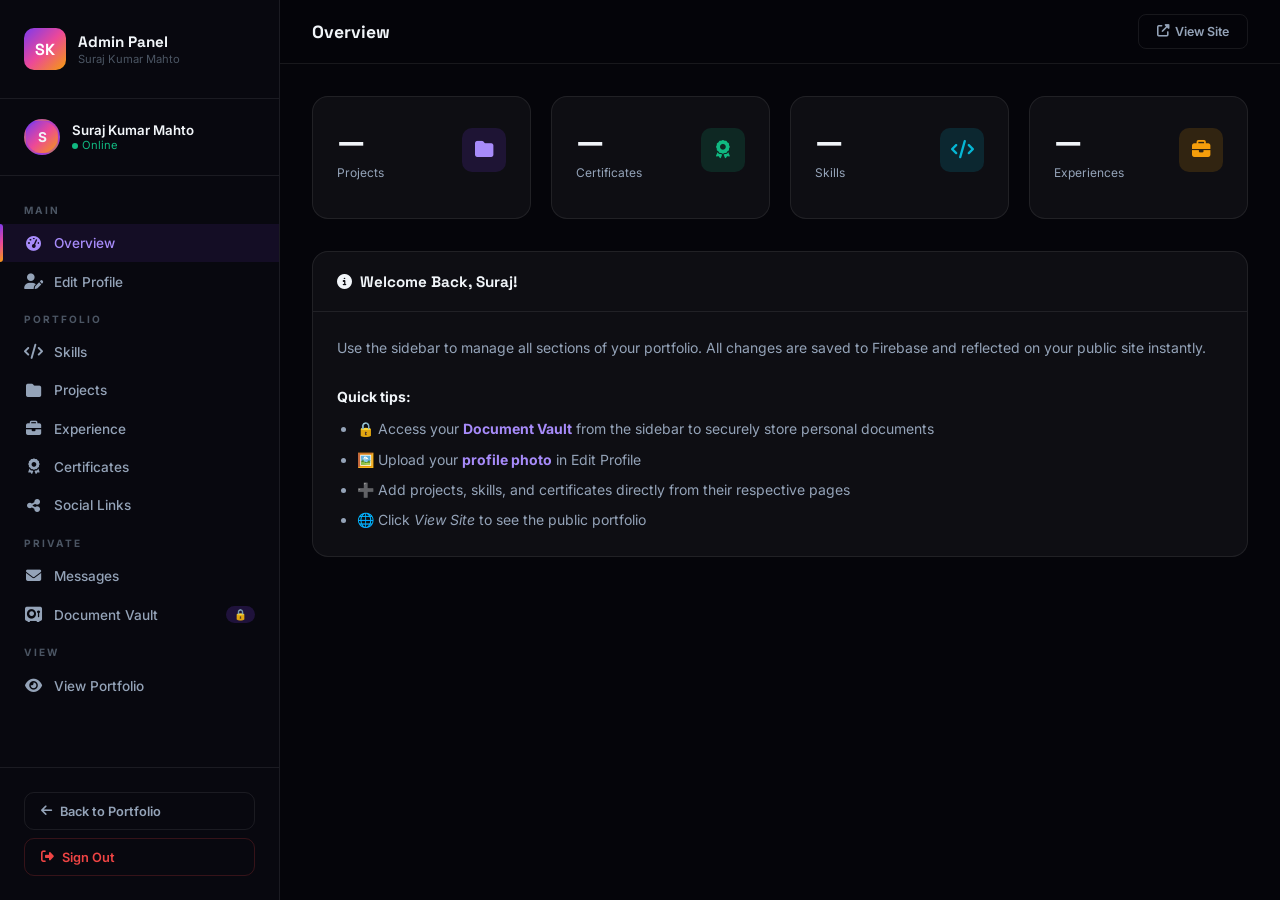
==== public/dashboard.html @ 26ef39cd "Initial portfolio website deployment" ====
<!DOCTYPE html>
<html lang="en">
<head>
  <meta charset="UTF-8"/><meta name="viewport" content="width=device-width,initial-scale=1.0"/>
  <title>Admin Dashboard — Suraj Kumar Mahto</title>
  <meta name="robots" content="noindex,nofollow"/>
  <link rel="icon" href="data:image/svg+xml,<svg xmlns='http://www.w3.org/2000/svg' viewBox='0 0 100 100'><text y='.9em' font-size='90'>⚡</text></svg>"/>
  <link rel="preconnect" href="https://fonts.googleapis.com"/>
  <link href="https://fonts.googleapis.com/css2?family=Inter:wght@400;500;600;700;800&family=Space+Grotesk:wght@600;700;800&display=swap" rel="stylesheet"/>
  <link rel="stylesheet" href="https://cdnjs.cloudflare.com/ajax/libs/font-awesome/6.5.1/css/all.min.css"/>
  <link rel="stylesheet" href="css/dashboard.css"/>
</head>
<body>

<!-- ── Toast ─────────────────────────────────────────────── -->
<div class="toast" id="toast"></div>

<!-- ════════════════════════════════════════════════════════ -->
<!--  SIDEBAR & OVERLAY                                       -->
<!-- ════════════════════════════════════════════════════════ -->
<div class="sb-overlay" id="sbOverlay" onclick="document.getElementById('sidebar').classList.remove('open'); this.classList.remove('open');"></div>
<aside class="sidebar" id="sidebar">
  <div class="sb-logo">
    <div class="sb-logo-mark">SK</div>
    <div>
      <div class="sb-logo-txt">Admin Panel</div>
      <div class="sb-logo-sub">Suraj Kumar Mahto</div>
    </div>
  </div>

  <div class="sb-user">
    <div class="sb-avatar">S</div>
    <div>
      <div class="sb-user-name">Suraj Kumar Mahto</div>
      <div class="sb-user-role"><span class="sb-online"></span>Online</div>
    </div>
  </div>

  <nav class="sb-nav">
    <div class="sb-section">Main</div>
    <a class="sb-link active" data-page="overview"     onclick="nav('overview')"><i class="fas fa-gauge-high"></i> Overview</a>
    <a class="sb-link"        data-page="profile"      onclick="nav('profile')"><i class="fas fa-user-pen"></i> Edit Profile</a>

    <div class="sb-section">Portfolio</div>
    <a class="sb-link" data-page="skills"       onclick="nav('skills')"><i class="fas fa-code"></i> Skills</a>
    <a class="sb-link" data-page="projects"     onclick="nav('projects')"><i class="fas fa-folder"></i> Projects</a>
    <a class="sb-link" data-page="experience"   onclick="nav('experience')"><i class="fas fa-briefcase"></i> Experience</a>
    <a class="sb-link" data-page="certificates" onclick="nav('certificates')"><i class="fas fa-award"></i> Certificates</a>
    <a class="sb-link" data-page="socials"      onclick="nav('socials')"><i class="fas fa-share-nodes"></i> Social Links</a>

    <div class="sb-section">Private</div>
    <a class="sb-link" data-page="messages" onclick="nav('messages')"><i class="fas fa-envelope"></i> Messages</a>
    <a class="sb-link" href="vault.html"><i class="fas fa-vault"></i> Document Vault <span class="sb-badge">🔒</span></a>

    <div class="sb-section">View</div>
    <a class="sb-link" href="index.html" target="_blank"><i class="fas fa-eye"></i> View Portfolio</a>
  </nav>

  <div class="sb-footer">
    <button class="sb-btn" onclick="window.location.href='index.html'">
      <i class="fas fa-arrow-left"></i> Back to Portfolio
    </button>
    <button class="sb-btn sb-btn-logout" id="logoutBtn">
      <i class="fas fa-right-from-bracket"></i> Sign Out
    </button>
  </div>
</aside>

<!-- ════════════════════════════════════════════════════════ -->
<!--  MAIN                                                    -->
<!-- ════════════════════════════════════════════════════════ -->
<div class="main">
  <div class="topbar">
    <div style="display:flex;align-items:center;gap:.75rem">
      <button class="topbar-btn d-mobile-only" onclick="document.getElementById('sidebar').classList.toggle('open'); document.getElementById('sbOverlay').classList.toggle('open');">
        <i class="fas fa-bars"></i>
      </button>
      <div class="topbar-title" id="topbarTitle">Overview</div>
    </div>
    <div class="topbar-actions">
      <button class="topbar-btn" onclick="window.open('index.html','_blank')">
        <i class="fas fa-external-link-alt"></i> View Site
      </button>
      <button class="topbar-btn topbar-btn-primary" id="topbarSave" style="display:none" onclick="saveCurrentPage()">
        <i class="fas fa-floppy-disk"></i> Save Changes
      </button>
    </div>
  </div>

  <!-- ══════════════════════════════════════════════════════ -->
  <!--  OVERVIEW PAGE                                         -->
  <!-- ══════════════════════════════════════════════════════ -->
  <div class="page active" id="page-overview">
    <div class="stats-row">
      <div class="stat-box">
        <div class="stat-box-top">
          <div>
            <div class="stat-box-num" id="statsProjects">—</div>
            <div class="stat-box-lbl">Projects</div>
          </div>
          <div class="stat-box-icon" style="background:rgba(124,58,237,.15);color:#A78BFA"><i class="fas fa-folder"></i></div>
        </div>
      </div>
      <div class="stat-box">
        <div class="stat-box-top">
          <div>
            <div class="stat-box-num" id="statsCerts">—</div>
            <div class="stat-box-lbl">Certificates</div>
          </div>
          <div class="stat-box-icon" style="background:rgba(16,185,129,.15);color:#10B981"><i class="fas fa-award"></i></div>
        </div>
      </div>
      <div class="stat-box">
        <div class="stat-box-top">
          <div>
            <div class="stat-box-num" id="statsSkills">—</div>
            <div class="stat-box-lbl">Skills</div>
          </div>
          <div class="stat-box-icon" style="background:rgba(6,182,212,.15);color:#06B6D4"><i class="fas fa-code"></i></div>
        </div>
      </div>
      <div class="stat-box">
        <div class="stat-box-top">
          <div>
            <div class="stat-box-num" id="statsExp">—</div>
            <div class="stat-box-lbl">Experiences</div>
          </div>
          <div class="stat-box-icon" style="background:rgba(245,158,11,.15);color:#F59E0B"><i class="fas fa-briefcase"></i></div>
        </div>
      </div>
    </div>

    <div class="sec-card">
      <div class="sec-card-head">
        <div class="sec-card-title"><i class="fas fa-circle-info"></i> Welcome Back, Suraj!</div>
      </div>
      <div class="sec-card-body" style="color:var(--text-2);font-size:.875rem;line-height:1.75">
        <p>Use the sidebar to manage all sections of your portfolio. All changes are saved to Firebase and reflected on your public site instantly.</p>
        <br/>
        <p><strong style="color:var(--text)">Quick tips:</strong></p>
        <ul style="margin-top:.5rem;padding-left:1.25rem;display:flex;flex-direction:column;gap:.35rem">
          <li>🔒 Access your <strong style="color:var(--primary-light)">Document Vault</strong> from the sidebar to securely store personal documents</li>
          <li>🖼️ Upload your <strong style="color:var(--primary-light)">profile photo</strong> in Edit Profile</li>
          <li>➕ Add projects, skills, and certificates directly from their respective pages</li>
          <li>🌐 Click <em>View Site</em> to see the public portfolio</li>
        </ul>
      </div>
    </div>
  </div>

  <!-- ══════════════════════════════════════════════════════ -->
  <!--  PROFILE PAGE                                          -->
  <!-- ══════════════════════════════════════════════════════ -->
  <div class="page" id="page-profile">
    <div class="sec-card">
      <div class="sec-card-head">
        <div class="sec-card-title"><i class="fas fa-user-pen"></i> Edit Profile</div>
        <button class="btn btn-primary" onclick="saveProfile()"><i class="fas fa-floppy-disk"></i> Save</button>
      </div>
      <div class="sec-card-body">
        <!-- Photo -->
        <div class="profile-photo-wrap" style="margin-bottom:1.5rem">
          <img src="assets/profile.jpg" id="profilePhotoPreview" class="profile-photo-preview"
               onerror="this.src='https://ui-avatars.com/api/?name=SK&size=200&background=7C3AED&color=fff&bold=true'"/>
          <div>
            <p style="font-size:.8rem;color:var(--text-2);margin-bottom:.6rem">Profile Photo</p>
            <label class="btn btn-ghost btn-sm" style="cursor:pointer">
              <i class="fas fa-upload"></i> Upload Photo
              <input type="file" id="profilePhotoInput" accept="image/*" style="display:none" onchange="previewProfilePhoto(this)"/>
            </label>
            <p style="font-size:.68rem;color:var(--text-3);margin-top:.4rem">JPG, PNG, WEBP · max 5MB</p>
          </div>
        </div>

        <div class="form-grid">
          <div class="fg">
            <label>Full Name</label>
            <input type="text" id="pName" placeholder="Suraj Kumar Mahto"/>
          </div>
          <div class="fg">
            <label>Professional Title</label>
            <input type="text" id="pTitle" placeholder="B.Tech CSE (AI &amp; ML) | Full Stack Developer"/>
          </div>
          <div class="fg full">
            <label>Tagline / Headline</label>
            <input type="text" id="pTagline" placeholder="Building modern web applications and exploring AI &amp; ML"/>
          </div>
          <div class="fg full">
            <label>About Me / Bio</label>
            <textarea id="pBio" rows="5" placeholder="Write a short bio about yourself…"></textarea>
          </div>
          <div class="fg">
            <label>Location</label>
            <input type="text" id="pLocation" placeholder="Jharkhand, India"/>
          </div>
          <div class="fg">
            <label>Email</label>
            <input type="email" id="pEmail" placeholder="surajkumarmahto7033@gmail.com"/>
          </div>
          <div class="fg">
            <label>Resume / CV Link (Google Drive / direct URL)</label>
            <input type="url" id="pResume" placeholder="https://drive.google.com/…"/>
          </div>
          <div class="fg">
            <label>Available for</label>
            <input type="text" id="pAvailable" placeholder="Internships, Freelance, Open Source"/>
          </div>
        </div>
      </div>
    </div>
  </div>

  <!-- ══════════════════════════════════════════════════════ -->
  <!--  SKILLS PAGE                                           -->
  <!-- ══════════════════════════════════════════════════════ -->
  <div class="page" id="page-skills">
    <div class="sec-card">
      <div class="sec-card-head">
        <div class="sec-card-title"><i class="fas fa-code"></i> Skills &amp; Technologies</div>
        <button class="btn btn-primary" onclick="openModal('skill')"><i class="fas fa-plus"></i> Add Skill</button>
      </div>
      <div class="sec-card-body">
        <div class="skills-list" id="skillsList"></div>
      </div>
    </div>
  </div>

  <!-- ══════════════════════════════════════════════════════ -->
  <!--  PROJECTS PAGE                                         -->
  <!-- ══════════════════════════════════════════════════════ -->
  <div class="page" id="page-projects">
    <div class="sec-card">
      <div class="sec-card-head">
        <div class="sec-card-title"><i class="fas fa-folder"></i> Projects</div>
        <button class="btn btn-primary" onclick="openModal('project')"><i class="fas fa-plus"></i> Add Project</button>
      </div>
      <div class="sec-card-body">
        <div class="proj-list" id="projList"></div>
      </div>
    </div>
  </div>

  <!-- ══════════════════════════════════════════════════════ -->
  <!--  EXPERIENCE PAGE                                       -->
  <!-- ══════════════════════════════════════════════════════ -->
  <div class="page" id="page-experience">
    <div class="sec-card">
      <div class="sec-card-head">
        <div class="sec-card-title"><i class="fas fa-briefcase"></i> Work Experience</div>
        <button class="btn btn-primary" onclick="openModal('exp')"><i class="fas fa-plus"></i> Add Experience</button>
      </div>
      <div class="sec-card-body">
        <div class="exp-list" id="expList"></div>
      </div>
    </div>
  </div>

  <!-- ══════════════════════════════════════════════════════ -->
  <!--  CERTIFICATES PAGE                                     -->
  <!-- ══════════════════════════════════════════════════════ -->
  <div class="page" id="page-certificates">
    <div class="sec-card">
      <div class="sec-card-head">
        <div class="sec-card-title"><i class="fas fa-award"></i> Certificates</div>
        <button class="btn btn-primary" onclick="openModal('cert')"><i class="fas fa-plus"></i> Add Certificate</button>
      </div>
      <div class="sec-card-body">
        <div class="cert-list" id="certList"></div>
      </div>
    </div>
  </div>

  <!-- ══════════════════════════════════════════════════════ -->
  <!--  SOCIAL LINKS PAGE                                     -->
  <!-- ══════════════════════════════════════════════════════ -->
  <div class="page" id="page-socials">
    <div class="sec-card">
      <div class="sec-card-head">
        <div class="sec-card-title"><i class="fas fa-share-nodes"></i> Social Links</div>
        <button class="btn btn-primary" onclick="saveSocials()"><i class="fas fa-floppy-disk"></i> Save</button>
      </div>
      <div class="sec-card-body">
        <div class="form-grid">
          <div class="fg"><label><i class="fab fa-github"></i> GitHub URL</label><input type="url" id="sGithub" placeholder="https://github.com/…"/></div>
          <div class="fg"><label><i class="fab fa-linkedin"></i> LinkedIn URL</label><input type="url" id="sLinkedin" placeholder="https://www.linkedin.com/in/…"/></div>
          <div class="fg"><label><i class="fab fa-x-twitter"></i> X (Twitter) URL</label><input type="url" id="sTwitter" placeholder="https://x.com/…"/></div>
          <div class="fg"><label><i class="fab fa-instagram"></i> Instagram URL</label><input type="url" id="sInstagram" placeholder="https://www.instagram.com/…"/></div>
          <div class="fg"><label><i class="fab fa-reddit"></i> Reddit URL</label><input type="url" id="sReddit" placeholder="https://www.reddit.com/u/…"/></div>
          <div class="fg"><label><i class="fab fa-discord"></i> Discord Profile URL</label><input type="url" id="sDiscord" placeholder="https://discord.com/users/…"/></div>
          <div class="fg"><label><i class="fas fa-envelope"></i> Email</label><input type="email" id="sEmail" placeholder="you@email.com"/></div>
        </div>
      </div>
    </div>
  </div>

  <!-- ══════════════════════════════════════════════════════ -->
  <!--  MESSAGES PAGE                                         -->
  <!-- ══════════════════════════════════════════════════════ -->
  <div class="page" id="page-messages">
    <div class="sec-card">
      <div class="sec-card-head">
        <div class="sec-card-title"><i class="fas fa-envelope"></i> Contact Messages</div>
      </div>
      <div class="sec-card-body" style="padding: 0;">
        <div class="messages-list" id="messagesList" style="display: flex; flex-direction: column; gap: 1px; background: var(--border);">
          <!-- Messages will load here -->
        </div>
      </div>
    </div>
  </div>
</div><!-- /main -->

<!-- ════════════════════════════════════════════════════════ -->
<!--  MODAL — Skill                                           -->
<!-- ════════════════════════════════════════════════════════ -->
<div class="d-modal" id="modal-skill">
  <div class="d-modal-bg" onclick="closeModal('skill')"></div>
  <div class="d-modal-box">
    <div class="d-modal-head">
      <div class="d-modal-title" id="skillModalTitle">Add Skill</div>
      <button class="d-modal-close" onclick="closeModal('skill')"><i class="fas fa-times"></i></button>
    </div>
    <div class="d-modal-body">
      <input type="hidden" id="skillId"/>
      <div class="fg"><label>Skill Name</label><input type="text" id="skillName" placeholder="e.g. Python"/></div>
      <div class="fg"><label>Font Awesome Icon Class</label><input type="text" id="skillIcon" placeholder="fab fa-python"/></div>
      <div class="form-grid">
        <div class="fg">
          <label>Color</label>
          <div style="display:flex;align-items:center;gap:.75rem">
            <input type="color" id="skillColor" value="#7C3AED"/>
            <input type="text" id="skillColorHex" placeholder="#7C3AED" style="flex:1"/>
          </div>
        </div>
        <div class="fg">
          <label>Proficiency Level: <strong id="skillLevelVal">50</strong>%</label>
          <input type="range" id="skillLevel" min="5" max="100" value="50" oninput="document.getElementById('skillLevelVal').textContent=this.value"/>
        </div>
      </div>
    </div>
    <div class="d-modal-foot">
      <button class="btn btn-ghost" onclick="closeModal('skill')">Cancel</button>
      <button class="btn btn-primary" onclick="saveSkill()"><i class="fas fa-floppy-disk"></i> Save Skill</button>
    </div>
  </div>
</div>

<!-- ════════════════════════════════════════════════════════ -->
<!--  MODAL — Project                                         -->
<!-- ════════════════════════════════════════════════════════ -->
<div class="d-modal" id="modal-project">
  <div class="d-modal-bg" onclick="closeModal('project')"></div>
  <div class="d-modal-box">
    <div class="d-modal-head">
      <div class="d-modal-title" id="projModalTitle">Add Project</div>
      <button class="d-modal-close" onclick="closeModal('project')"><i class="fas fa-times"></i></button>
    </div>
    <div class="d-modal-body">
      <input type="hidden" id="projId"/>
      <div class="fg"><label>Project Title</label><input type="text" id="projTitle" placeholder="Personal Blog Site"/></div>
      <div class="fg"><label>Short Description</label><textarea id="projDesc" rows="3" placeholder="What does this project do?"></textarea></div>
      <div class="form-grid">
        <div class="fg"><label>Emoji / Icon</label><input type="text" id="projIcon" placeholder="📝"/></div>
        <div class="fg">
          <label>Accent Color</label>
          <input type="color" id="projColor" value="#7C3AED"/>
        </div>
        <div class="fg"><label>GitHub URL</label><input type="url" id="projGithub" placeholder="https://github.com/…"/></div>
        <div class="fg"><label>Live Demo URL (optional)</label><input type="url" id="projLive" placeholder="https://…"/></div>
      </div>
      <div class="fg">
        <label>Tech Stack (comma-separated)</label>
        <input type="text" id="projTech" placeholder="Python, Flask, SQLite, HTML, CSS"/>
      </div>
    </div>
    <div class="d-modal-foot">
      <button class="btn btn-ghost" onclick="closeModal('project')">Cancel</button>
      <button class="btn btn-primary" onclick="saveProject()"><i class="fas fa-floppy-disk"></i> Save Project</button>
    </div>
  </div>
</div>

<!-- ════════════════════════════════════════════════════════ -->
<!--  MODAL — Experience                                      -->
<!-- ════════════════════════════════════════════════════════ -->
<div class="d-modal" id="modal-exp">
  <div class="d-modal-bg" onclick="closeModal('exp')"></div>
  <div class="d-modal-box">
    <div class="d-modal-head">
      <div class="d-modal-title" id="expModalTitle">Add Experience</div>
      <button class="d-modal-close" onclick="closeModal('exp')"><i class="fas fa-times"></i></button>
    </div>
    <div class="d-modal-body">
      <input type="hidden" id="expId"/>
      <div class="form-grid">
        <div class="fg"><label>Company / Organisation</label><input type="text" id="expCompany" placeholder="Pinnacle Labs"/></div>
        <div class="fg"><label>Your Role</label><input type="text" id="expRole" placeholder="Python Development Intern"/></div>
        <div class="fg"><label>Duration</label><input type="text" id="expDuration" placeholder="April 2026 – May 2026"/></div>
        <div class="fg"><label>Website</label><input type="url" id="expWebsite" placeholder="https://…"/></div>
        <div class="fg">
          <label>Accent Color</label>
          <input type="color" id="expColor" value="#10B981"/>
        </div>
      </div>
      <div class="fg"><label>Description</label><textarea id="expDesc" rows="4" placeholder="Describe your responsibilities and achievements…"></textarea></div>
    </div>
    <div class="d-modal-foot">
      <button class="btn btn-ghost" onclick="closeModal('exp')">Cancel</button>
      <button class="btn btn-primary" onclick="saveExp()"><i class="fas fa-floppy-disk"></i> Save</button>
    </div>
  </div>
</div>

<!-- ════════════════════════════════════════════════════════ -->
<!--  MODAL — Certificate                                     -->
<!-- ════════════════════════════════════════════════════════ -->
<div class="d-modal" id="modal-cert">
  <div class="d-modal-bg" onclick="closeModal('cert')"></div>
  <div class="d-modal-box">
    <div class="d-modal-head">
      <div class="d-modal-title" id="certModalTitle">Add Certificate</div>
      <button class="d-modal-close" onclick="closeModal('cert')"><i class="fas fa-times"></i></button>
    </div>
    <div class="d-modal-body">
      <input type="hidden" id="certId"/>
      <div class="fg"><label>Certificate Title</label><input type="text" id="certTitle" placeholder="Python Development Internship"/></div>
      <div class="form-grid">
        <div class="fg"><label>Issuing Organisation</label><input type="text" id="certIssuer" placeholder="Pinnacle Labs"/></div>
        <div class="fg"><label>Date of Issue</label><input type="date" id="certDate"/></div>
        <div class="fg"><label>Credential ID (optional)</label><input type="text" id="certCred" placeholder="PL/2026/APRP1/096"/></div>
        <div class="fg"><label>Credential URL (optional)</label><input type="url" id="certCredUrl" placeholder="https://…/verify"/></div>
      </div>
      <div class="fg">
        <label>Certificate Image</label>
        <div class="drop-zone" id="certDropZone" onclick="document.getElementById('certImgFile').click()">
          <div class="drop-zone-ico"><i class="fas fa-image"></i></div>
          <p>Drag &amp; drop or <span>browse</span></p>
          <p style="font-size:.7rem;color:var(--text-3);margin-top:.25rem">JPG, PNG, WEBP · max 10MB</p>
          <input type="file" id="certImgFile" accept="image/*" onchange="previewCertImg(this)"/>
        </div>
        <div class="img-preview-wrap" id="certPreviewWrap" style="display:none">
          <img id="certPreviewImg" class="img-preview" src="" alt="Preview"/>
          <span class="img-remove" onclick="removeCertPreview()"><i class="fas fa-times"></i></span>
        </div>
      </div>
    </div>
    <div class="d-modal-foot">
      <button class="btn btn-ghost" onclick="closeModal('cert')">Cancel</button>
      <button class="btn btn-primary" onclick="saveCert()"><i class="fas fa-floppy-disk"></i> Save</button>
    </div>
  </div>
</div>

<script type="module" src="js/dashboard.js"></script>
</body>
</html>
---- public/css/dashboard.css ----
/* ================================================================
   ADMIN DASHBOARD — Styles
================================================================ */
:root{
  --primary:#7C3AED;--primary-light:#A78BFA;--secondary:#EC4899;
  --accent:#F59E0B;--cyan:#06B6D4;--green:#10B981;--red:#EF4444;
  --bg:#05050A;--bg-2:#090912;--bg-3:#0E0E1A;
  --sidebar:#08080F;
  --surface:rgba(255,255,255,.04);--surface-2:rgba(255,255,255,.07);--surface-3:rgba(255,255,255,.1);
  --border:rgba(255,255,255,.08);--border-2:rgba(255,255,255,.14);
  --text:#F1F5F9;--text-2:#94A3B8;--text-3:#4B5563;
  --gradient:linear-gradient(135deg,#7C3AED,#EC4899,#F59E0B);
  --gradient-text:linear-gradient(135deg,#A78BFA,#F472B6,#FCD34D);
  --font:'Inter',sans-serif;--font-h:'Space Grotesk',sans-serif;
  --radius:16px;--radius-sm:10px;--tr:all .3s cubic-bezier(.4,0,.2,1);
  --sb:280px;
}
*,*::before,*::after{margin:0;padding:0;box-sizing:border-box}
html{font-size:16px}
body{font-family:var(--font);background:var(--bg);color:var(--text);min-height:100vh;display:flex}
::-webkit-scrollbar{width:4px}::-webkit-scrollbar-track{background:var(--bg)}::-webkit-scrollbar-thumb{background:var(--primary);border-radius:3px}
a{text-decoration:none;color:inherit}
button{cursor:pointer;border:none;background:none;font-family:inherit}
input,textarea,select{font-family:var(--font)}
img{max-width:100%;display:block}
::selection{background:rgba(124,58,237,.3)}

/* ── Sidebar ──────────────────────────────────────────────── */
.sidebar{
  width:var(--sb);min-height:100vh;background:var(--sidebar);
  border-right:1px solid var(--border);display:flex;flex-direction:column;
  position:fixed;top:0;left:0;z-index:100;transition:var(--tr);overflow-y:auto;
}
.sb-logo{
  padding:1.75rem 1.5rem;border-bottom:1px solid var(--border);
  display:flex;align-items:center;gap:.75rem;
}
.sb-logo-mark{
  width:42px;height:42px;background:var(--gradient);border-radius:10px;
  display:flex;align-items:center;justify-content:center;
  font-family:var(--font-h);font-weight:800;font-size:1rem;color:#fff;flex-shrink:0;
}
.sb-logo-txt{font-family:var(--font-h);font-weight:700;font-size:.95rem}
.sb-logo-sub{font-size:.7rem;color:var(--text-3);margin-top:1px}

.sb-user{
  padding:1.25rem 1.5rem;border-bottom:1px solid var(--border);
  display:flex;align-items:center;gap:.75rem;
}
.sb-avatar{
  width:36px;height:36px;border-radius:50%;background:var(--gradient);
  display:flex;align-items:center;justify-content:center;font-weight:700;font-size:.85rem;
  flex-shrink:0;border:2px solid rgba(124,58,237,.4);
}
.sb-user-name{font-size:.83rem;font-weight:600}
.sb-user-role{font-size:.7rem;color:var(--green)}
.sb-online{display:inline-block;width:6px;height:6px;background:var(--green);border-radius:50%;margin-right:4px}

.sb-nav{flex:1;padding:1rem 0}
.sb-section{padding:.25rem 1.5rem .5rem;font-size:.63rem;font-weight:700;letter-spacing:2px;text-transform:uppercase;color:var(--text-3);margin-top:.5rem}
.sb-link{
  display:flex;align-items:center;gap:.75rem;
  padding:.7rem 1.5rem;font-size:.85rem;font-weight:500;color:var(--text-2);
  transition:var(--tr);position:relative;cursor:pointer;
}
.sb-link:hover{color:var(--text);background:var(--surface)}
.sb-link.active{color:var(--primary-light);background:rgba(124,58,237,.1)}
.sb-link.active::before{content:'';position:absolute;left:0;top:0;bottom:0;width:3px;background:var(--gradient);border-radius:0 3px 3px 0}
.sb-link i{width:18px;text-align:center;font-size:.95rem}
.sb-badge{
  margin-left:auto;padding:2px 8px;background:rgba(124,58,237,.2);
  border-radius:100px;font-size:.65rem;font-weight:700;color:var(--primary-light);
}

.sb-footer{padding:1.5rem;border-top:1px solid var(--border);display:flex;flex-direction:column;gap:.5rem}
.sb-btn{
  display:flex;align-items:center;gap:.5rem;
  padding:.65rem 1rem;border-radius:var(--radius-sm);font-size:.8rem;font-weight:600;
  transition:var(--tr);cursor:pointer;border:1px solid var(--border);color:var(--text-2);
}
.sb-btn:hover{background:var(--surface-2);color:var(--text)}
.sb-btn-logout{color:var(--red);border-color:rgba(239,68,68,.2)}
.sb-btn-logout:hover{background:rgba(239,68,68,.08);color:var(--red)}

/* ── Main area ────────────────────────────────────────────── */
.main{margin-left:var(--sb);flex:1;display:flex;flex-direction:column;min-height:100vh}

/* ── Topbar ───────────────────────────────────────────────── */
.topbar{
  position:sticky;top:0;z-index:50;
  background:rgba(5,5,10,.88);backdrop-filter:blur(20px);
  border-bottom:1px solid var(--border);
  padding:.9rem 2rem;display:flex;align-items:center;justify-content:space-between;
}
.topbar-title{font-family:var(--font-h);font-size:1.1rem;font-weight:700}
.topbar-actions{display:flex;align-items:center;gap:.75rem}
.topbar-btn{
  display:flex;align-items:center;gap:.4rem;
  padding:.55rem 1.1rem;border:1px solid var(--border);border-radius:8px;
  font-size:.78rem;font-weight:600;color:var(--text-2);transition:var(--tr);
}
.topbar-btn:hover{background:var(--surface-2);color:var(--text)}
.topbar-btn-primary{background:var(--gradient);color:#fff;border:none}
.topbar-btn-primary:hover{opacity:.9;transform:none}

/* ── Page content ─────────────────────────────────────────── */
.page{display:none;padding:2rem;animation:pIn .35s ease}
.page.active{display:block}
@keyframes pIn{from{opacity:0;transform:translateY(12px)}to{opacity:1;transform:translateY(0)}}

/* ── Stats cards ──────────────────────────────────────────── */
.stats-row{display:grid;grid-template-columns:repeat(4,1fr);gap:1.25rem;margin-bottom:2rem}
.stat-box{
  background:var(--surface);border:1px solid var(--border);border-radius:var(--radius);
  padding:1.5rem;transition:var(--tr);
}
.stat-box:hover{border-color:var(--border-2);transform:translateY(-3px)}
.stat-box-top{display:flex;align-items:center;justify-content:space-between;margin-bottom:.9rem}
.stat-box-icon{
  width:44px;height:44px;border-radius:10px;display:flex;align-items:center;justify-content:center;font-size:1.15rem;
}
.stat-box-num{font-family:var(--font-h);font-size:2rem;font-weight:800;margin-bottom:.2rem}
.stat-box-lbl{font-size:.75rem;color:var(--text-2)}

/* ── Section card ─────────────────────────────────────────── */
.sec-card{background:var(--surface);border:1px solid var(--border);border-radius:var(--radius);overflow:hidden;margin-bottom:1.5rem}
.sec-card-head{
  padding:1.25rem 1.5rem;border-bottom:1px solid var(--border);
  display:flex;align-items:center;justify-content:space-between;
}
.sec-card-title{font-family:var(--font-h);font-weight:700;font-size:.95rem;display:flex;align-items:center;gap:.5rem}
.sec-card-body{padding:1.5rem}

/* ── Forms ────────────────────────────────────────────────── */
.form-grid{display:grid;grid-template-columns:1fr 1fr;gap:1rem}
.form-grid-3{display:grid;grid-template-columns:1fr 1fr 1fr;gap:1rem}
.fg{display:flex;flex-direction:column;gap:.4rem}
.fg.full{grid-column:1/-1}
.fg label{font-size:.73rem;font-weight:600;color:var(--text-2);letter-spacing:.4px}
.fg input,.fg textarea,.fg select{
  background:rgba(255,255,255,.03);border:1px solid var(--border);border-radius:8px;
  padding:10px 14px;color:var(--text);font-size:.875rem;outline:none;
  transition:var(--tr);resize:vertical;
}
.fg input:focus,.fg textarea:focus,.fg select:focus{border-color:var(--primary);box-shadow:0 0 0 3px rgba(124,58,237,.1)}
.fg input::placeholder,.fg textarea::placeholder{color:var(--text-3)}
.fg select option{background:var(--bg-3)}

/* ── Buttons ──────────────────────────────────────────────── */
.btn{display:inline-flex;align-items:center;gap:.4rem;padding:9px 18px;border-radius:8px;font-size:.8rem;font-weight:600;transition:var(--tr);cursor:pointer;border:none}
.btn-primary{background:var(--gradient);color:#fff}
.btn-primary:hover{opacity:.9;transform:translateY(-1px)}
.btn-ghost{background:var(--surface-2);color:var(--text-2);border:1px solid var(--border)}
.btn-ghost:hover{background:var(--surface-3);color:var(--text)}
.btn-danger{background:rgba(239,68,68,.12);color:var(--red);border:1px solid rgba(239,68,68,.2)}
.btn-danger:hover{background:rgba(239,68,68,.2)}
.btn-sm{padding:6px 12px;font-size:.73rem}
.btn-icon{width:32px;height:32px;padding:0;justify-content:center}

/* ── Tags ─────────────────────────────────────────────────── */
.tag{display:inline-flex;align-items:center;gap:4px;padding:3px 10px;background:rgba(124,58,237,.1);border:1px solid rgba(124,58,237,.2);border-radius:100px;font-size:.68rem;font-weight:700;color:var(--primary-light)}
.tag-rm{cursor:pointer;opacity:.6;transition:var(--tr)}
.tag-rm:hover{opacity:1;color:var(--red)}

/* ── Skills list ──────────────────────────────────────────── */
.skills-list{display:grid;grid-template-columns:repeat(auto-fill,minmax(200px,1fr));gap:.9rem}
.skill-item{
  background:var(--surface-2);border:1px solid var(--border);border-radius:var(--radius-sm);
  padding:1rem;display:flex;align-items:center;justify-content:space-between;gap:.75rem;
  transition:var(--tr);
}
.skill-item:hover{border-color:var(--border-2)}
.skill-item-info{display:flex;align-items:center;gap:.6rem;flex:1;min-width:0}
.skill-item-icon{font-size:1.3rem}
.skill-item-name{font-size:.85rem;font-weight:600;white-space:nowrap;overflow:hidden;text-overflow:ellipsis}
.skill-item-lvl{font-size:.68rem;color:var(--text-3)}
.skill-item-bar{height:3px;background:var(--border);border-radius:3px;margin-top:3px}
.skill-item-fill{height:100%;border-radius:3px;background:var(--gradient)}
.skill-item-actions{display:flex;gap:.25rem;flex-shrink:0}

/* ── Projects list ────────────────────────────────────────── */
.proj-list{display:flex;flex-direction:column;gap:.9rem}
.proj-item{
  background:var(--surface-2);border:1px solid var(--border);border-radius:var(--radius-sm);
  padding:1.25rem;display:flex;align-items:flex-start;justify-content:space-between;gap:1rem;
  transition:var(--tr);
}
.proj-item:hover{border-color:var(--border-2)}
.proj-item-info{flex:1;min-width:0}
.proj-item-title{font-weight:700;font-size:.9rem;margin-bottom:.3rem}
.proj-item-desc{font-size:.78rem;color:var(--text-2);line-height:1.5;margin-bottom:.6rem;display:-webkit-box;-webkit-line-clamp:2;-webkit-box-orient:vertical;overflow:hidden}
.proj-item-tech{display:flex;flex-wrap:wrap;gap:.3rem}
.proj-item-actions{display:flex;gap:.35rem;flex-shrink:0}

/* ── Certs list ───────────────────────────────────────────── */
.cert-list{display:grid;grid-template-columns:repeat(auto-fill,minmax(220px,1fr));gap:1rem}
.cert-item{
  background:var(--surface-2);border:1px solid var(--border);border-radius:var(--radius-sm);
  overflow:hidden;transition:var(--tr);
}
.cert-item:hover{border-color:var(--border-2)}
.cert-item-img{aspect-ratio:16/9;background:var(--bg-3);overflow:hidden}
.cert-item-img img{width:100%;height:100%;object-fit:cover}
.cert-item-body{padding:1rem}
.cert-item-title{font-size:.85rem;font-weight:700;margin-bottom:.3rem}
.cert-item-meta{font-size:.72rem;color:var(--text-2);margin-bottom:.75rem}
.cert-item-actions{display:flex;gap:.35rem}

/* ── Experience list ──────────────────────────────────────── */
.exp-list{display:flex;flex-direction:column;gap:.9rem}
.exp-item{
  background:var(--surface-2);border:1px solid var(--border);border-radius:var(--radius-sm);
  padding:1.25rem;display:flex;align-items:flex-start;justify-content:space-between;gap:1rem;
}
.exp-item-info{flex:1}
.exp-item-co{font-weight:700;font-size:.9rem;margin-bottom:.2rem}
.exp-item-role{font-size:.8rem;color:var(--primary-light);margin-bottom:.2rem}
.exp-item-dur{font-size:.72rem;color:var(--text-3)}

/* ── Image upload ─────────────────────────────────────────── */
.drop-zone{
  border:2px dashed var(--border);border-radius:var(--radius-sm);padding:2rem;text-align:center;
  transition:var(--tr);cursor:pointer;background:rgba(255,255,255,.02);
}
.drop-zone:hover,.drop-zone.drag-over{border-color:var(--primary);background:rgba(124,58,237,.05)}
.drop-zone-ico{font-size:2rem;color:var(--text-3);margin-bottom:.75rem}
.drop-zone p{font-size:.83rem;color:var(--text-2)}
.drop-zone p span{color:var(--primary-light);font-weight:600;cursor:pointer}
.drop-zone input{display:none}
.img-preview-wrap{position:relative;margin-top:.75rem;display:inline-block}
.img-preview{max-height:140px;border-radius:8px;border:1px solid var(--border)}
.img-remove{
  position:absolute;top:-8px;right:-8px;width:24px;height:24px;
  background:var(--red);border-radius:50%;display:flex;align-items:center;justify-content:center;
  color:#fff;font-size:.65rem;cursor:pointer;
}

/* ── Modal (inline) ───────────────────────────────────────── */
.d-modal{
  position:fixed;inset:0;z-index:500;display:flex;align-items:center;justify-content:center;
  padding:2rem;opacity:0;visibility:hidden;transition:var(--tr);
}
.d-modal.open{opacity:1;visibility:visible}
.d-modal-bg{position:absolute;inset:0;background:rgba(0,0,0,.8);backdrop-filter:blur(10px)}
.d-modal-box{
  position:relative;background:var(--bg-2);border:1px solid var(--border);
  border-radius:var(--radius);width:100%;max-width:580px;z-index:1;
  transform:scale(.93);transition:transform .3s;max-height:90vh;overflow-y:auto;
}
.d-modal.open .d-modal-box{transform:scale(1)}
.d-modal-head{padding:1.5rem;border-bottom:1px solid var(--border);display:flex;align-items:center;justify-content:space-between}
.d-modal-title{font-family:var(--font-h);font-weight:700}
.d-modal-body{padding:1.5rem;display:flex;flex-direction:column;gap:1rem}
.d-modal-foot{padding:1rem 1.5rem;border-top:1px solid var(--border);display:flex;gap:.75rem;justify-content:flex-end}
.d-modal-close{width:32px;height:32px;display:flex;align-items:center;justify-content:center;background:var(--surface);border-radius:8px;color:var(--text-2);cursor:pointer;transition:var(--tr);border:1px solid var(--border)}
.d-modal-close:hover{background:var(--surface-2);color:var(--text)}

/* ── Toast ────────────────────────────────────────────────── */
.toast{position:fixed;bottom:1.5rem;right:1.5rem;z-index:9000;padding:12px 20px;border-radius:10px;font-size:.83rem;font-weight:600;background:var(--bg-3);border:1px solid var(--border);box-shadow:0 10px 30px rgba(0,0,0,.4);transform:translateY(20px);opacity:0;transition:all .4s cubic-bezier(.4,0,.2,1);pointer-events:none}
.toast.show{transform:translateY(0);opacity:1}
.toast.ok{border-color:var(--green);color:var(--green)}
.toast.err{border-color:var(--red);color:var(--red)}

/* ── Range slider ─────────────────────────────────────────── */
input[type=range]{-webkit-appearance:none;width:100%;height:4px;background:var(--border);border-radius:3px;outline:none}
input[type=range]::-webkit-slider-thumb{-webkit-appearance:none;width:16px;height:16px;border-radius:50%;background:var(--primary);cursor:pointer}

/* ── Color swatch ─────────────────────────────────────────── */
input[type=color]{width:44px;height:36px;padding:2px;border:1px solid var(--border);border-radius:8px;background:none;cursor:pointer}

/* ── Profile photo preview ────────────────────────────────── */
.profile-photo-wrap{display:flex;align-items:center;gap:1.5rem}
.profile-photo-preview{width:88px;height:88px;border-radius:50%;object-fit:cover;object-position:center top;border:3px solid rgba(124,58,237,.4)}

/* ── Mobile Navigation ────────────────────────────────────── */
.d-mobile-only{display:none}
.sb-overlay{
  position:fixed;inset:0;background:rgba(0,0,0,.6);z-index:90;
  backdrop-filter:blur(4px);opacity:0;visibility:hidden;transition:var(--tr);
}
.sb-overlay.open{opacity:1;visibility:visible}

/* ── Responsive ───────────────────────────────────────────── */
@media(max-width:900px){
  .d-mobile-only{display:inline-flex}
  .sidebar{transform:translateX(-100%)}
  .sidebar.open{transform:translateX(0)}
  .main{margin-left:0}
  .stats-row{grid-template-columns:1fr 1fr}
  .form-grid{grid-template-columns:1fr}
  .form-grid-3{grid-template-columns:1fr}
}
@media(max-width:600px){
  .stats-row{grid-template-columns:1fr}
  .page{padding:1.25rem}
  .topbar{padding:.9rem 1.25rem}
}
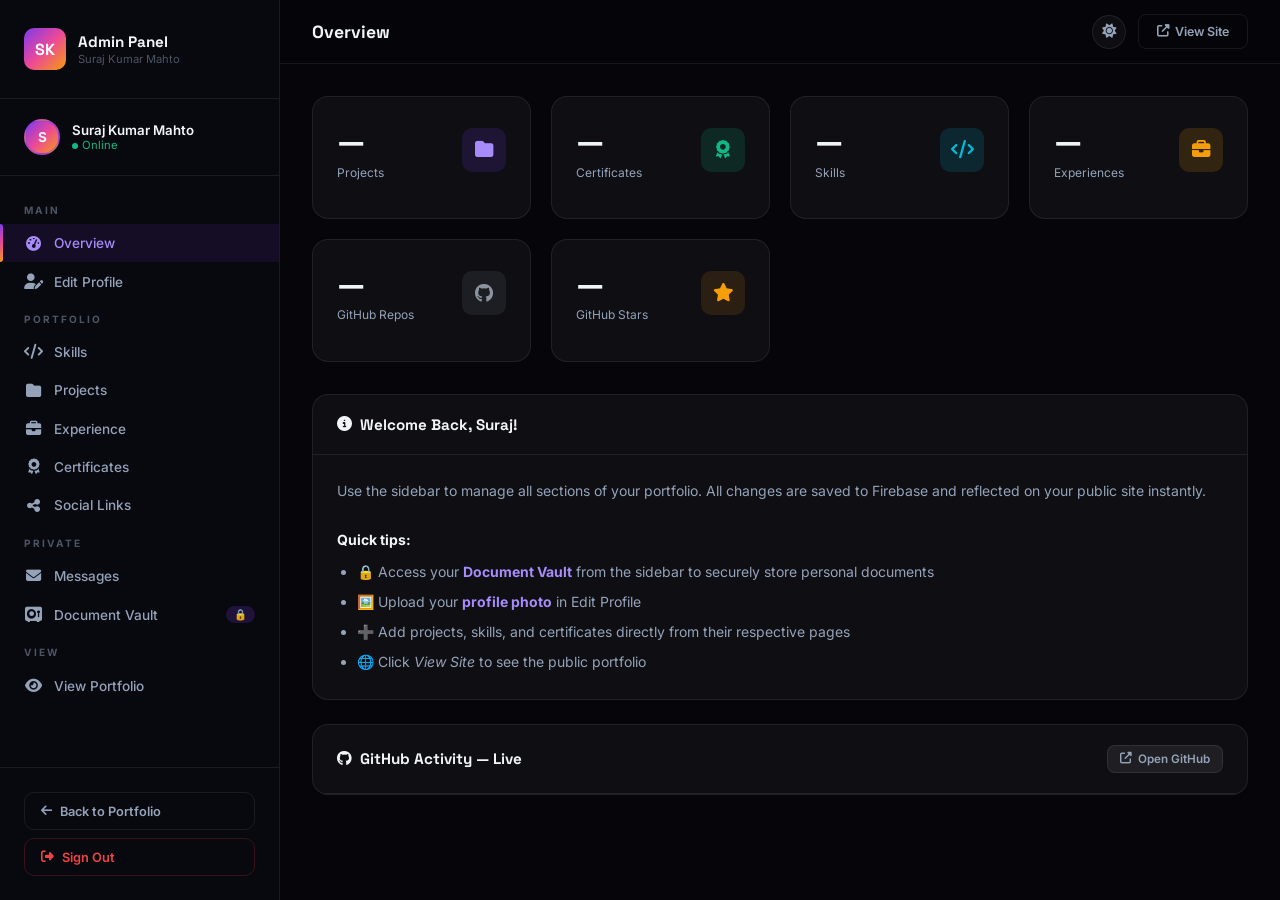
==== commit 6b429d3a: "feat: major portfolio updates - Add dark/light mode toggle with persistence - Migrate document vault" ====
--- a/public/dashboard.html
+++ b/public/dashboard.html
@@ -9,6 +9,10 @@
   <link href="https://fonts.googleapis.com/css2?family=Inter:wght@400;500;600;700;800&family=Space+Grotesk:wght@600;700;800&display=swap" rel="stylesheet"/>
   <link rel="stylesheet" href="https://cdnjs.cloudflare.com/ajax/libs/font-awesome/6.5.1/css/all.min.css"/>
   <link rel="stylesheet" href="css/dashboard.css"/>
+  <script>
+    // Apply saved theme immediately to prevent flash
+    (function(){const t=localStorage.getItem('theme');if(t==='light')document.documentElement.setAttribute('data-theme','light')})();
+  </script>
 </head>
 <body>
 
@@ -78,6 +82,10 @@
       <div class="topbar-title" id="topbarTitle">Overview</div>
     </div>
     <div class="topbar-actions">
+      <button class="theme-toggle" id="themeToggle" title="Toggle light/dark mode" style="width:34px;height:34px;border-radius:50%;display:flex;align-items:center;justify-content:center;background:var(--surface);border:1px solid var(--border);color:var(--text-2);font-size:.9rem;cursor:pointer;transition:all .3s;position:relative;overflow:hidden" aria-label="Toggle theme">
+        <i class="fas fa-sun" style="position:absolute;transition:all .35s"></i>
+        <i class="fas fa-moon" style="position:absolute;opacity:0;transform:scale(0) rotate(-90deg);transition:all .35s"></i>
+      </button>
       <button class="topbar-btn" onclick="window.open('index.html','_blank')">
         <i class="fas fa-external-link-alt"></i> View Site
       </button>
@@ -126,6 +134,24 @@
             <div class="stat-box-lbl">Experiences</div>
           </div>
           <div class="stat-box-icon" style="background:rgba(245,158,11,.15);color:#F59E0B"><i class="fas fa-briefcase"></i></div>
+        </div>
+      </div>
+      <div class="stat-box">
+        <div class="stat-box-top">
+          <div>
+            <div class="stat-box-num" id="statsGhRepos">—</div>
+            <div class="stat-box-lbl">GitHub Repos</div>
+          </div>
+          <div class="stat-box-icon" style="background:rgba(139,148,158,.12);color:#8B949E"><i class="fab fa-github"></i></div>
+        </div>
+      </div>
+      <div class="stat-box">
+        <div class="stat-box-top">
+          <div>
+            <div class="stat-box-num" id="statsGhStars">—</div>
+            <div class="stat-box-lbl">GitHub Stars</div>
+          </div>
+          <div class="stat-box-icon" style="background:rgba(245,158,11,.12);color:#F59E0B"><i class="fas fa-star"></i></div>
         </div>
       </div>
     </div>
@@ -146,6 +172,34 @@
         </ul>
       </div>
     </div>
+
+    <!-- GitHub Live Feed Card -->
+    <div class="sec-card">
+      <div class="sec-card-head">
+        <div class="sec-card-title"><i class="fab fa-github"></i> GitHub Activity — Live</div>
+        <a href="https://github.com/surajkr0208" target="_blank" class="btn btn-ghost btn-sm">
+          <i class="fas fa-external-link-alt"></i> Open GitHub
+        </a>
+      </div>
+      <div class="sec-card-body">
+        <div style="display:flex;align-items:center;gap:1rem;margin-bottom:1rem;flex-wrap:wrap">
+          <img src="https://github.com/surajkr0208.png?size=48" alt="GitHub" style="width:48px;height:48px;border-radius:50%;border:2px solid rgba(124,58,237,.3)"/>
+          <div>
+            <div style="font-weight:700;font-size:.95rem">surajkr0208</div>
+            <div style="font-size:.78rem;color:var(--text-2);display:flex;gap:1rem;margin-top:.2rem">
+              <span><i class="fas fa-book" style="margin-right:.3rem;color:var(--primary-light)"></i><span id="dbGhRepos">—</span> repos</span>
+              <span><i class="fas fa-star" style="margin-right:.3rem;color:var(--accent)"></i><span id="dbGhStars">—</span> stars</span>
+            </div>
+          </div>
+        </div>
+        <img src="https://ghchart.rshah.org/7C3AED/surajkr0208" alt="GitHub Contribution Graph"
+          style="width:100%;border-radius:8px;opacity:.85" loading="lazy"
+          onerror="this.parentElement.style.display='none'"/>
+        <p style="font-size:.72rem;color:var(--text-3);text-align:center;margin-top:.6rem">
+          <i class="fas fa-sync-alt" style="margin-right:.3rem"></i>Auto-synced · Pushes appear on your portfolio instantly
+        </p>
+      </div>
+    </div>
   </div>
 
   <!-- ══════════════════════════════════════════════════════ -->
--- a/public/css/dashboard.css
+++ b/public/css/dashboard.css
@@ -15,6 +15,32 @@
   --radius:16px;--radius-sm:10px;--tr:all .3s cubic-bezier(.4,0,.2,1);
   --sb:280px;
 }
+[data-theme="light"]{
+  --bg:#F8F7FF;--bg-2:#F0EFFE;--bg-3:#E8E5FC;
+  --sidebar:#EDEAFC;
+  --surface:rgba(124,58,237,.05);--surface-2:rgba(124,58,237,.09);--surface-3:rgba(124,58,237,.13);
+  --border:rgba(124,58,237,.14);--border-2:rgba(124,58,237,.24);
+  --text:#1A1035;--text-2:#5B5080;--text-3:#9B92C0;
+}
+/* ── Light Mode Overrides ─────────────────────────────────── */
+[data-theme="light"] .topbar {
+  background:rgba(248,247,255,.95);
+  border-bottom:1px solid var(--border);
+}
+[data-theme="light"] .fg input,
+[data-theme="light"] .fg textarea,
+[data-theme="light"] .fg select {
+  background:rgba(124,58,237,.04);
+  color:var(--text);
+}
+[data-theme="light"] .fg input::placeholder,
+[data-theme="light"] .fg textarea::placeholder { color:var(--text-3); }
+[data-theme="light"] .drop-zone {
+  background:rgba(124,58,237,.02);
+}
+[data-theme="light"] .d-modal-box { background:var(--bg-2); }
+[data-theme="light"] .stat-box   { background:var(--surface); }
+[data-theme="light"] .card        { background:var(--surface); }
 *,*::before,*::after{margin:0;padding:0;box-sizing:border-box}
 html{font-size:16px}
 body{font-family:var(--font);background:var(--bg);color:var(--text);min-height:100vh;display:flex}
